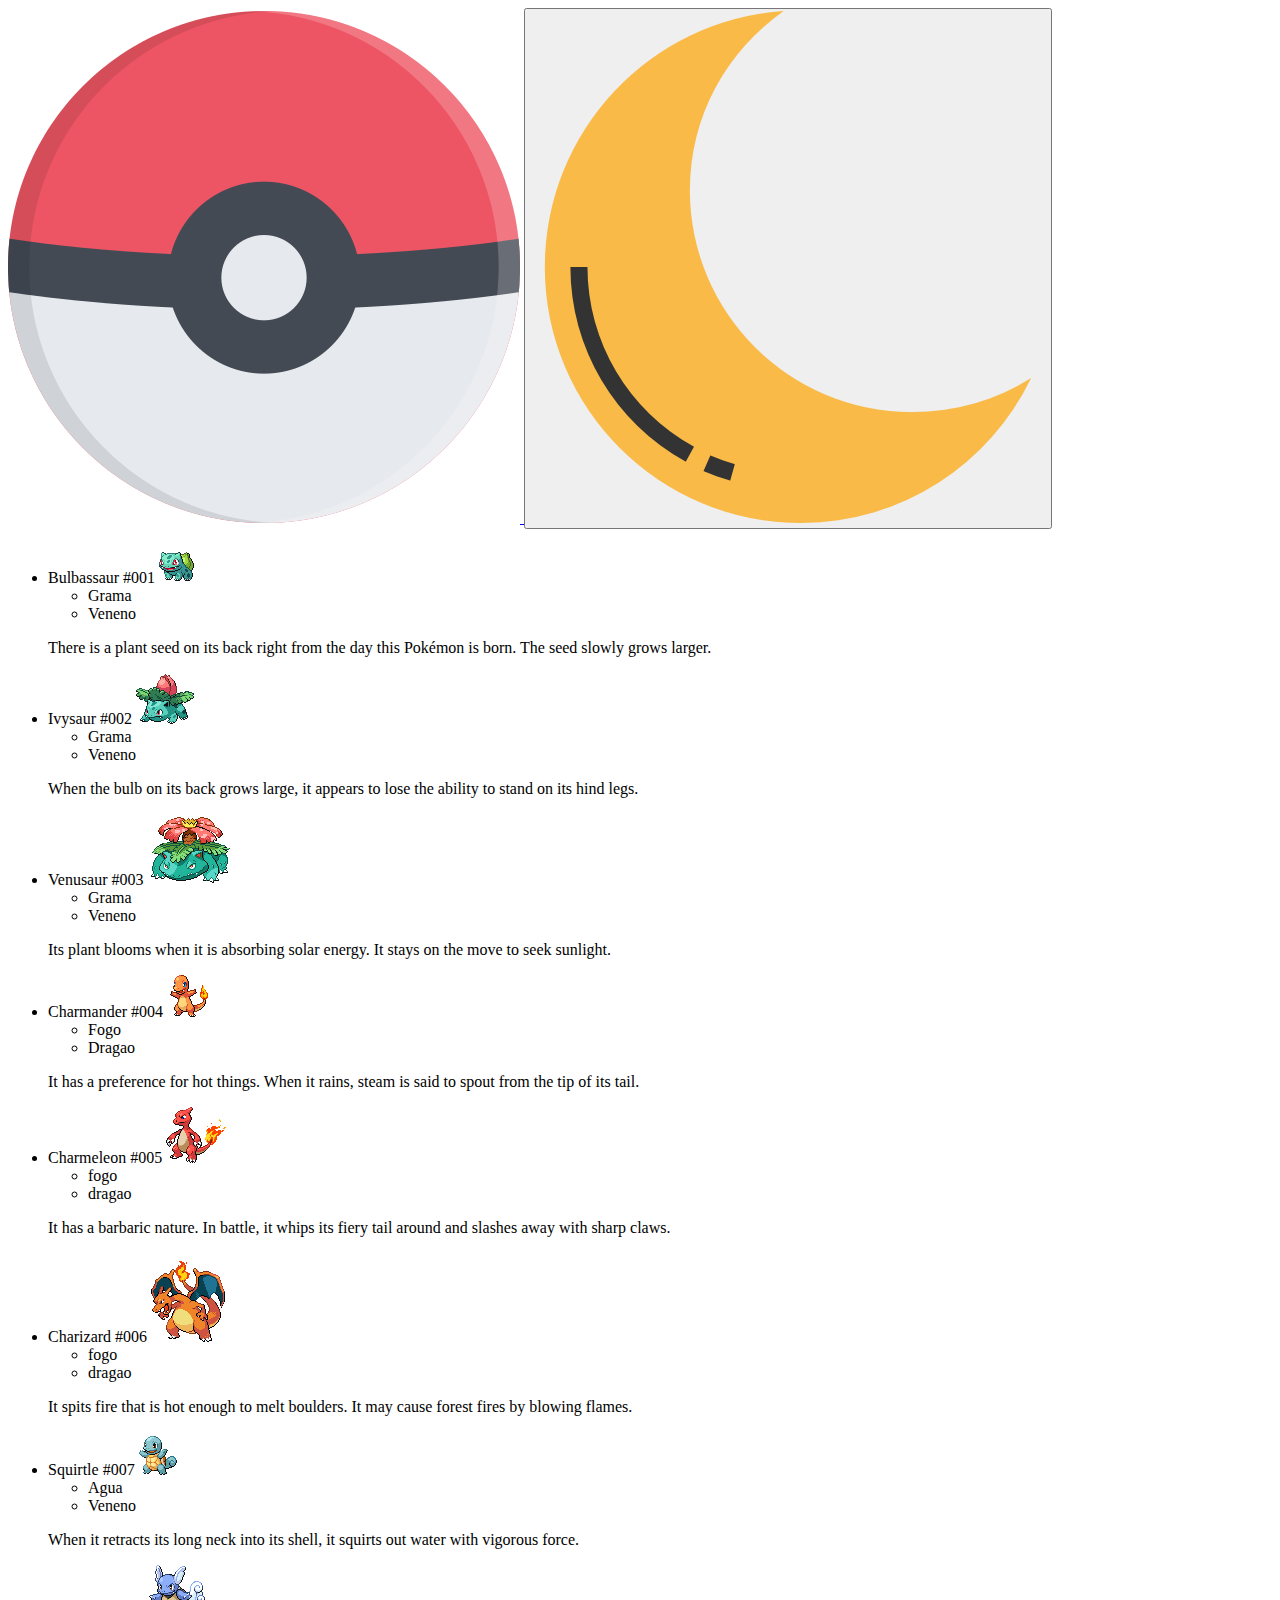
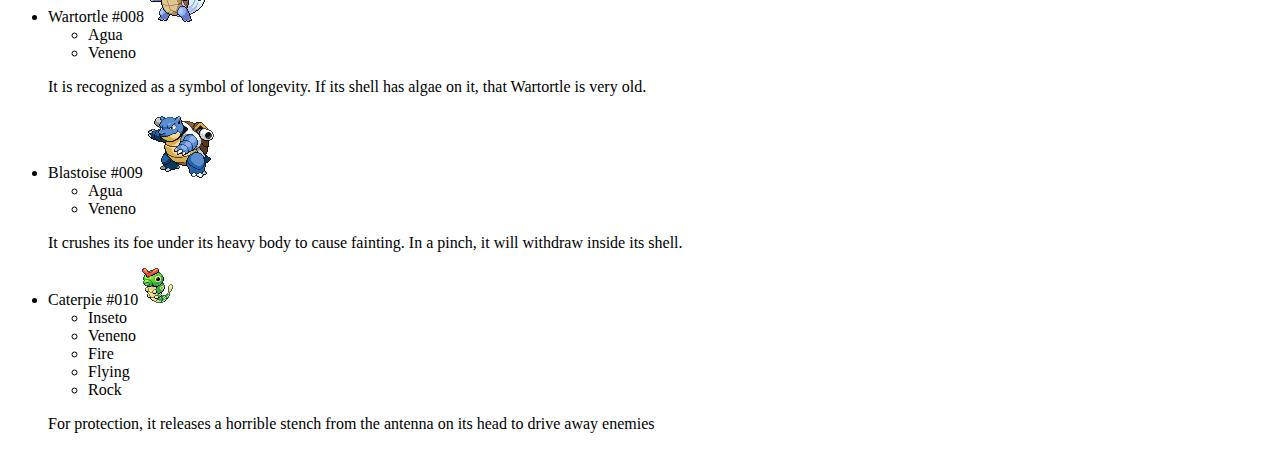
==== src/index.html @ 9e9dc2a8 "primeiro dia" ====
<!DOCTYPE html>
<html lang="en">

<head>
    <meta charset="UTF-8">
    <meta http-equiv="X-UA-Compatible" content="IE=edge">
    <meta name="viewport" content="width=device-width, initial-scale=1.0">
    <link rel="shortcut icon" href="https://assets.pokemon.com/static2/_ui/img/favicon.ico">
    <title>Listagem de pokemons simples</title>
</head>

<body>
    <header>
        <a href="#">

            <img src="imagens/pokeball.png" alt="pokebola" srcset="">
        </a>
        <button id="botao-alterar-tema">
            <img src="imagens/moon.png" alt="" class="imagem-botao">
        </button>
    </header>
    <main>
        <ul class="listagem-pokemon">
            <li class="cartao-pokemon">
                <div class="informacoes">
                    <span>Bulbassaur</span>
                    <span>#001</span>
                    <img src="imagens/bulbasaur.gif" alt="pokemon Bulbasaur" class="gif">
                    <ul class="tipos">
                        <li class="tipo grama">Grama</li>
                        <li class="tipo veneno">Veneno</li>
                    </ul>
                    <p class="descricao">There is a plant seed on its back right from the day this Pokémon is born. The seed slowly grows larger.</p>
                </div>
            </li>
            <li class="cartao-pokemon">
                <div class="informacoes">
                    <span>Ivysaur</span>
                    <span>#002</span>
                    <img src="imagens/ivysaur.gif" alt="pokemon Bulbasaur" class="gif">
                    <ul class="tipos">
                        <li class="tipo grama">Grama</li>
                        <li class="tipo veneno">Veneno</li>
                    </ul>
                    <p class="descricao">When the bulb on its back grows large, it appears to lose the ability to stand on its hind legs.</p>
                </div>
            </li>
            <li class="cartao-pokemon">
                <div class="informacoes">
                    <span>Venusaur</span>
                    <span>#003</span>
                    <img src="imagens/venusaur.gif" alt="pokemon Bulbasaur" class="gif">
                    <ul class="tipos">
                        <li class="tipo grama">Grama</li>
                        <li class="tipo veneno">Veneno</li>
                    </ul>
                    <p class="descricao">Its plant blooms when it is absorbing solar energy. It stays on the move to seek sunlight.</p>
                </div>
            </li>
            <li class="cartao-pokemon">
                <div class="informacoes">
                    <span>Charmander</span>
                    <span>#004</span>
                    <img src="imagens/charmander.gif" alt="pokemon Bulbasaur" class="gif">
                    <ul class="tipos">
                        <li class="tipo fogo">Fogo</li>
                        <li class="tipo dragao">Dragao</li>
                    </ul>
                    <p class="descricao">It has a preference for hot things. When it rains, steam is said to spout from the tip of its tail.</p>
                </div>
            </li>
            <li class="cartao-pokemon">
                <div class="informacoes">
                    <span>Charmeleon</span>
                    <span>#005</span>
                    <img src="imagens/charmeleon.gif" alt="pokemon Bulbasaur" class="gif">
                    <ul class="tipos">
                        <li class="tipo fogo">fogo</li>
                        <li class="tipo dragao">dragao</li>
                    </ul>
                    <p class="descricao">It has a barbaric nature. In battle, it whips its fiery tail around and slashes away with sharp claws.</p>
                </div>
            </li>
            <li class="cartao-pokemon">
                <div class="informacoes">
                    <span>Charizard</span>
                    <span>#006</span>
                    <img src="imagens/charizard.gif" alt="pokemon Bulbasaur" class="gif">
                    <ul class="tipos">
                        <li class="tipo fogo">fogo</li>
                        <li class="tipo dragao">dragao</li>
                    </ul>
                    <p class="descricao">It spits fire that is hot enough to melt boulders. It may cause forest fires by blowing flames.</p>
                </div>
            </li>
            <li class="cartao-pokemon">
                <div class="informacoes">
                    <span>Squirtle</span>
                    <span>#007</span>
                    <img src="imagens/squirtle.gif" alt="pokemon Bulbasaur" class="gif">
                    <ul class="tipos">
                        <li class="tipo agua">Agua</li>
                        <li class="tipo veneno">Veneno</li>
                    </ul>
                    <p class="descricao">When it retracts its long neck into its shell, it squirts out water with vigorous force.</p>
                </div>
            </li>
            <li class="cartao-pokemon">
                <div class="informacoes">
                    <span>Wartortle</span>
                    <span>#008</span>
                    <img src="imagens/wartortle.gif" alt="pokemon Bulbasaur" class="gif">
                    <ul class="tipos">
                        <li class="tipo agua">Agua</li>
                        <li class="tipo veneno">Veneno</li>
                    </ul>
                    <p class="descricao">It is recognized as a symbol of longevity. If its shell has algae on it, that Wartortle is very old.</p>
                </div>
            </li>
            <li class="cartao-pokemon">
                <div class="informacoes">
                    <span>Blastoise</span>
                    <span>#009</span>
                    <img src="imagens/blastoise.gif" alt="pokemon Bulbasaur" class="gif">
                    <ul class="tipos">
                        <li class="tipo agua">Agua</li>
                        <li class="tipo veneno">Veneno</li>
                    </ul>
                    <p class="descricao">It crushes its foe under its heavy body to cause fainting. In a pinch, it will withdraw inside its shell.</p>
                </div>
            </li>
            <li class="cartao-pokemon">
                <div class="informacoes">
                    <span>Caterpie</span>
                    <span>#010</span>
                    <img src="imagens/caterpie.gif" alt="pokemon Bulbasaur" class="gif">
                    <ul class="tipos">
                        <li class="tipo agua">Inseto</li>
                        <li class="tipo veneno">Veneno</li>
                    </ul>
                    <ul class="weak">
                        <li>Fire</li>
                        <li>Flying</li>
                        <li>Rock</li>
                    </ul>
                    <p class="descricao">For protection, it releases a horrible stench from the antenna on its head to drive away enemies</p>
                </div>
            </li>
        </ul>
    </main>
</body>

</html>
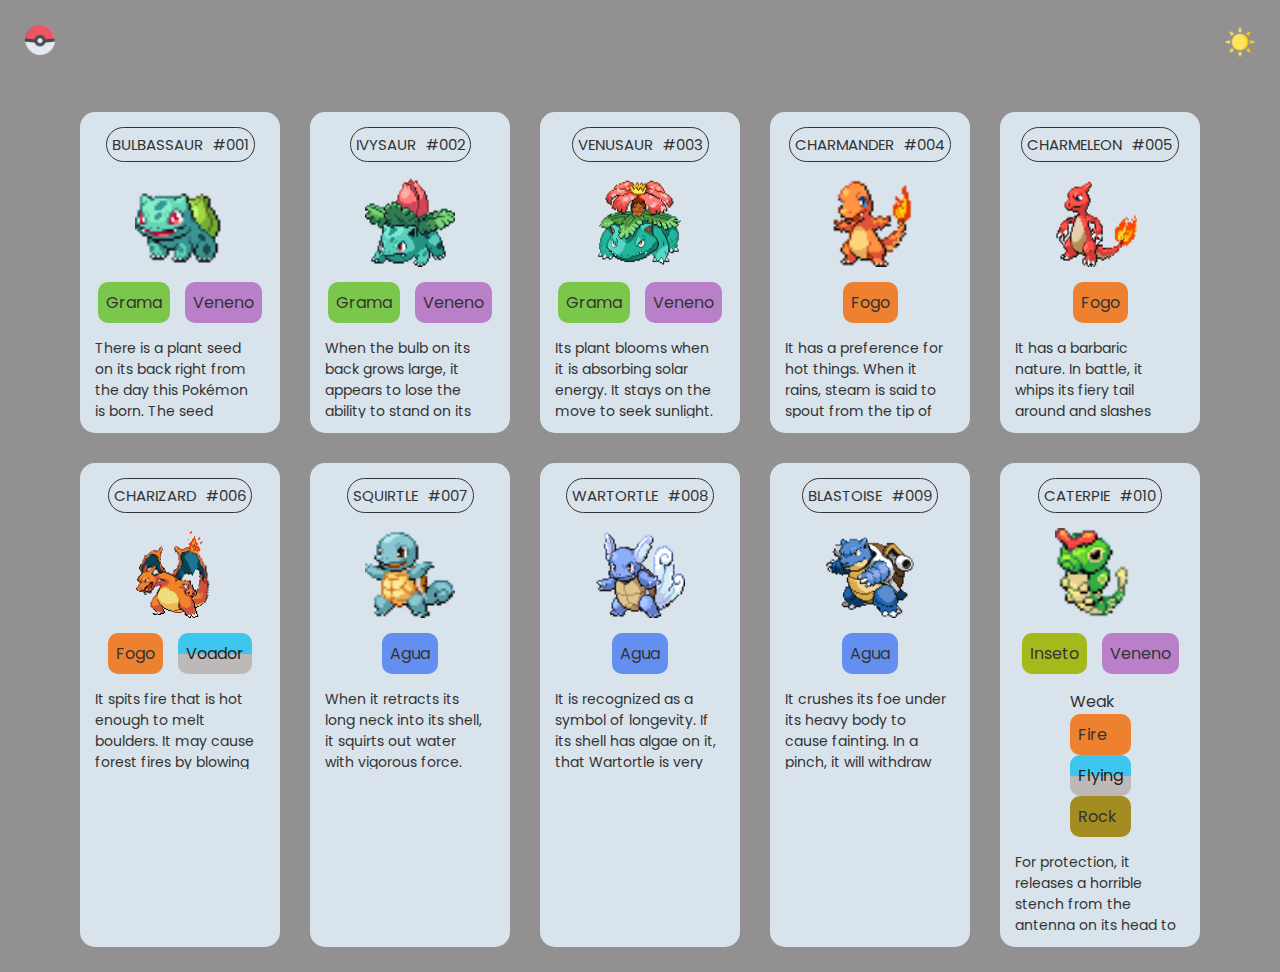
==== commit 3e6e8522: "Estilos" ====
--- a/src/index.html
+++ b/src/index.html
@@ -6,17 +6,22 @@
     <meta http-equiv="X-UA-Compatible" content="IE=edge">
     <meta name="viewport" content="width=device-width, initial-scale=1.0">
     <link rel="shortcut icon" href="https://assets.pokemon.com/static2/_ui/img/favicon.ico">
+    <link rel="stylesheet" href="css/reset.css">
+    <link rel="stylesheet" href="css/style.css">
+    <link rel="preconnect" href="https://fonts.googleapis.com">
+    <link rel="preconnect" href="https://fonts.gstatic.com" crossorigin>
+    
     <title>Listagem de pokemons simples</title>
 </head>
 
-<body>
+<body >
     <header>
-        <a href="#">
+        <a href="#" >
 
-            <img src="imagens/pokeball.png" alt="pokebola" srcset="">
+            <img src="imagens/pokeball.png" alt="pokebola" srcset="" class="logo">
         </a>
         <button id="botao-alterar-tema">
-            <img src="imagens/moon.png" alt="" class="imagem-botao">
+            <img src="imagens/sun.png" alt="botao sol" class="imagem-botao">
         </button>
     </header>
     <main>
@@ -25,126 +30,131 @@
                 <div class="informacoes">
                     <span>Bulbassaur</span>
                     <span>#001</span>
+                </div>
+                
                     <img src="imagens/bulbasaur.gif" alt="pokemon Bulbasaur" class="gif">
                     <ul class="tipos">
                         <li class="tipo grama">Grama</li>
                         <li class="tipo veneno">Veneno</li>
                     </ul>
                     <p class="descricao">There is a plant seed on its back right from the day this Pokémon is born. The seed slowly grows larger.</p>
-                </div>
+                
             </li>
             <li class="cartao-pokemon">
                 <div class="informacoes">
                     <span>Ivysaur</span>
                     <span>#002</span>
+                </div>
                     <img src="imagens/ivysaur.gif" alt="pokemon Bulbasaur" class="gif">
                     <ul class="tipos">
                         <li class="tipo grama">Grama</li>
                         <li class="tipo veneno">Veneno</li>
                     </ul>
                     <p class="descricao">When the bulb on its back grows large, it appears to lose the ability to stand on its hind legs.</p>
-                </div>
             </li>
             <li class="cartao-pokemon">
                 <div class="informacoes">
                     <span>Venusaur</span>
                     <span>#003</span>
+                </div>
                     <img src="imagens/venusaur.gif" alt="pokemon Bulbasaur" class="gif">
                     <ul class="tipos">
                         <li class="tipo grama">Grama</li>
                         <li class="tipo veneno">Veneno</li>
                     </ul>
                     <p class="descricao">Its plant blooms when it is absorbing solar energy. It stays on the move to seek sunlight.</p>
-                </div>
             </li>
             <li class="cartao-pokemon">
                 <div class="informacoes">
                     <span>Charmander</span>
                     <span>#004</span>
+                </div>
                     <img src="imagens/charmander.gif" alt="pokemon Bulbasaur" class="gif">
                     <ul class="tipos">
                         <li class="tipo fogo">Fogo</li>
-                        <li class="tipo dragao">Dragao</li>
+                        
                     </ul>
                     <p class="descricao">It has a preference for hot things. When it rains, steam is said to spout from the tip of its tail.</p>
-                </div>
             </li>
             <li class="cartao-pokemon">
                 <div class="informacoes">
                     <span>Charmeleon</span>
                     <span>#005</span>
+                </div>
                     <img src="imagens/charmeleon.gif" alt="pokemon Bulbasaur" class="gif">
                     <ul class="tipos">
-                        <li class="tipo fogo">fogo</li>
-                        <li class="tipo dragao">dragao</li>
+                        <li class="tipo fogo">Fogo</li>
+                        
                     </ul>
                     <p class="descricao">It has a barbaric nature. In battle, it whips its fiery tail around and slashes away with sharp claws.</p>
-                </div>
             </li>
             <li class="cartao-pokemon">
                 <div class="informacoes">
                     <span>Charizard</span>
                     <span>#006</span>
+                </div>
                     <img src="imagens/charizard.gif" alt="pokemon Bulbasaur" class="gif">
                     <ul class="tipos">
-                        <li class="tipo fogo">fogo</li>
-                        <li class="tipo dragao">dragao</li>
+                        <li class="tipo fogo">Fogo</li>
+                        <li class="tipo flying">Voador</li>
                     </ul>
                     <p class="descricao">It spits fire that is hot enough to melt boulders. It may cause forest fires by blowing flames.</p>
-                </div>
             </li>
             <li class="cartao-pokemon">
                 <div class="informacoes">
                     <span>Squirtle</span>
                     <span>#007</span>
+                </div>
                     <img src="imagens/squirtle.gif" alt="pokemon Bulbasaur" class="gif">
                     <ul class="tipos">
                         <li class="tipo agua">Agua</li>
-                        <li class="tipo veneno">Veneno</li>
+                        
                     </ul>
                     <p class="descricao">When it retracts its long neck into its shell, it squirts out water with vigorous force.</p>
-                </div>
             </li>
             <li class="cartao-pokemon">
                 <div class="informacoes">
                     <span>Wartortle</span>
                     <span>#008</span>
+                </div>
                     <img src="imagens/wartortle.gif" alt="pokemon Bulbasaur" class="gif">
                     <ul class="tipos">
                         <li class="tipo agua">Agua</li>
-                        <li class="tipo veneno">Veneno</li>
+                        
                     </ul>
                     <p class="descricao">It is recognized as a symbol of longevity. If its shell has algae on it, that Wartortle is very old.</p>
-                </div>
             </li>
             <li class="cartao-pokemon">
                 <div class="informacoes">
                     <span>Blastoise</span>
                     <span>#009</span>
+                </div>
+                
                     <img src="imagens/blastoise.gif" alt="pokemon Bulbasaur" class="gif">
                     <ul class="tipos">
                         <li class="tipo agua">Agua</li>
-                        <li class="tipo veneno">Veneno</li>
+                        
                     </ul>
                     <p class="descricao">It crushes its foe under its heavy body to cause fainting. In a pinch, it will withdraw inside its shell.</p>
-                </div>
+                
             </li>
             <li class="cartao-pokemon">
                 <div class="informacoes">
                     <span>Caterpie</span>
                     <span>#010</span>
+                </div>
                     <img src="imagens/caterpie.gif" alt="pokemon Bulbasaur" class="gif">
                     <ul class="tipos">
-                        <li class="tipo agua">Inseto</li>
+                        <li class="tipo inseto">Inseto</li>
                         <li class="tipo veneno">Veneno</li>
                     </ul>
-                    <ul class="weak">
-                        <li>Fire</li>
-                        <li>Flying</li>
-                        <li>Rock</li>
+                    <ul class="weak-tipos">
+                        <span>Weak</span>
+                        <li class="tipo fogo">Fire</li>
+                        <li class="tipo flying">Flying</li>
+                        <li class="tipo rock">Rock</li>
                     </ul>
                     <p class="descricao">For protection, it releases a horrible stench from the antenna on its head to drive away enemies</p>
-                </div>
             </li>
         </ul>
     </main>
--- a/src/css/style.css
+++ b/src/css/style.css
@@ -0,0 +1,158 @@
+  @import url('https://fonts.googleapis.com/css2?family=Poppins:ital,wght@0,400;1,300&display=swap');
+
+body {
+    font-family: 'Poppins',sans-serif;
+    max-width: 1280px;
+    margin: auto;
+    background-color: #5e5b5bad;
+    color: #333333;
+}
+
+body.modo-escuro{
+    background-color: #212121;
+    color: #f5f5f5;
+}
+
+header{
+    /* background-color: green; */
+    display: flex;
+    flex-direction: row;
+    justify-content: space-between;
+    padding: 25px;
+}
+
+header .logo,
+header .imagem-botao{
+    width: 30px;
+    transition: 0.2s ease-in-out;
+}
+header #botao-alterar-tema{
+    background: none;
+    border: none;
+    cursor: pointer;
+}
+
+header .logo:hover,
+header .imagem-botao:hover{
+    transform: scale(1.30);
+    
+}
+
+main{
+    
+    padding: 25px;
+}
+
+main .listagem-pokemon{
+    display: flex;
+    flex-wrap: wrap;
+    gap: 30px;
+    justify-content: center;
+}
+main .cartao-pokemon{
+    background-color: #d8e3ec;
+    width: 200px;
+    padding: 15px;
+    display: flex;
+    flex-direction: column;
+    align-items: center;
+    gap: 15px;
+    border-radius: 15px;
+    transition: 0.2s ease-in-out;
+}
+
+main .cartao-pokemon:hover{
+    transform: scale(1.15);
+    background-color: #96d9d6;
+}
+
+.modo-escuro .cartao-pokemon{
+    background-color: #a8a8a8;
+}
+
+main .cartao-pokemon .informacoes{
+    display: flex;
+    justify-content: space-between;
+    border: 1px solid #333333;
+    border-radius: 25px;
+}
+
+main .cartao-pokemon .informacoes span{
+    /* background-color: aqua; */
+    padding: 5px;
+    text-transform: uppercase ;
+    font-size: 15px;
+    
+}
+
+main .cartao-pokemon .gif{
+    width: 90px;
+    height: 90px;
+
+}
+
+main .cartao-pokemon .tipos{
+    display: flex;
+    gap: 15px;
+}
+main .cartao-pokemon .tipo{
+    padding: 8px;
+    border-radius: 10px;
+}
+.grama {
+    background-color: #7ac74c;
+}
+
+.veneno{
+    background-color: #b97fc9;
+}
+
+.agua{
+    background-color: #6390f0;
+}
+
+.inseto{
+    background-color: #a6b91a;
+}
+.fogo {
+    background-color: #ee8130;
+  }
+
+.flying{
+    background: linear-gradient(180deg, #3dc7ef 50%, #bdb9b8 50%);
+    background-color: #3dc7ef;
+    color: #212121;
+  }
+  .rock{
+    background-color:  #a38c21;
+  }
+main .descricao{
+    max-height: 80px;
+    overflow-y: scroll;
+    font-size: 14px;
+    padding-right: 8px;
+}
+ul .weak .tipos {
+    background-color: pink;
+    display: flex;
+    flex-direction: column;
+    gap: 15px;
+}
+.weak span {
+    background-color: #6390f0;
+}
+/* ===== Scrollbar CSS ===== */
+
+*::-webkit-scrollbar {
+    width: 12px;
+  }
+
+  *::-webkit-scrollbar-track {
+    background: #f1e9e9;
+  }
+
+  *::-webkit-scrollbar-thumb {
+    background-color: #582965;
+    border-radius: 10px;
+    border: 3px solid #ffffff;
+  }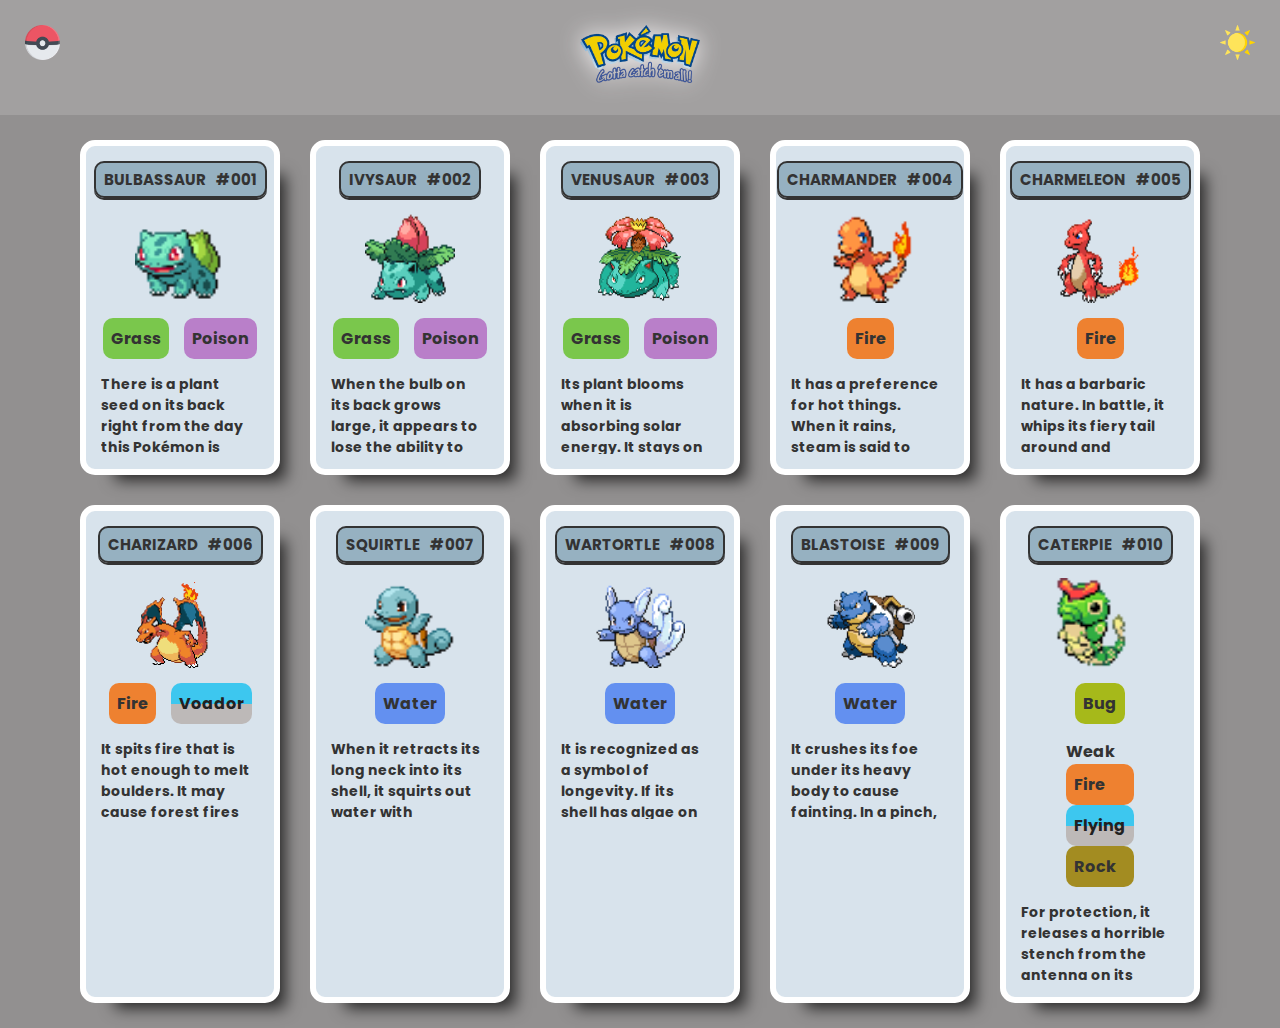
==== commit 5dbd45e2: "end of project" ====
--- a/src/index.html
+++ b/src/index.html
@@ -17,8 +17,11 @@
 <body >
     <header>
         <a href="#" >
+            <img id="poke-bola" src="imagens/pokeball.png" alt="pokebola" srcset="" class="logo">
+        </a>
+        <a href="#" >
 
-            <img src="imagens/pokeball.png" alt="pokebola" srcset="" class="logo">
+            <img id="banner"src="imagens/pokemon-logo.png" alt="pokebola" srcset="" class="logo">
         </a>
         <button id="botao-alterar-tema">
             <img src="imagens/sun.png" alt="botao sol" class="imagem-botao">
@@ -34,8 +37,8 @@
                 
                     <img src="imagens/bulbasaur.gif" alt="pokemon Bulbasaur" class="gif">
                     <ul class="tipos">
-                        <li class="tipo grama">Grama</li>
-                        <li class="tipo veneno">Veneno</li>
+                        <li class="tipo grama">Grass</li>
+                        <li class="tipo veneno">Poison</li>
                     </ul>
                     <p class="descricao">There is a plant seed on its back right from the day this Pokémon is born. The seed slowly grows larger.</p>
                 
@@ -47,8 +50,8 @@
                 </div>
                     <img src="imagens/ivysaur.gif" alt="pokemon Bulbasaur" class="gif">
                     <ul class="tipos">
-                        <li class="tipo grama">Grama</li>
-                        <li class="tipo veneno">Veneno</li>
+                        <li class="tipo grama">Grass</li>
+                        <li class="tipo veneno">Poison</li>
                     </ul>
                     <p class="descricao">When the bulb on its back grows large, it appears to lose the ability to stand on its hind legs.</p>
             </li>
@@ -59,8 +62,8 @@
                 </div>
                     <img src="imagens/venusaur.gif" alt="pokemon Bulbasaur" class="gif">
                     <ul class="tipos">
-                        <li class="tipo grama">Grama</li>
-                        <li class="tipo veneno">Veneno</li>
+                        <li class="tipo grama">Grass</li>
+                        <li class="tipo veneno">Poison</li>
                     </ul>
                     <p class="descricao">Its plant blooms when it is absorbing solar energy. It stays on the move to seek sunlight.</p>
             </li>
@@ -71,7 +74,7 @@
                 </div>
                     <img src="imagens/charmander.gif" alt="pokemon Bulbasaur" class="gif">
                     <ul class="tipos">
-                        <li class="tipo fogo">Fogo</li>
+                        <li class="tipo fogo">Fire</li>
                         
                     </ul>
                     <p class="descricao">It has a preference for hot things. When it rains, steam is said to spout from the tip of its tail.</p>
@@ -83,7 +86,7 @@
                 </div>
                     <img src="imagens/charmeleon.gif" alt="pokemon Bulbasaur" class="gif">
                     <ul class="tipos">
-                        <li class="tipo fogo">Fogo</li>
+                        <li class="tipo fogo">Fire</li>
                         
                     </ul>
                     <p class="descricao">It has a barbaric nature. In battle, it whips its fiery tail around and slashes away with sharp claws.</p>
@@ -95,7 +98,7 @@
                 </div>
                     <img src="imagens/charizard.gif" alt="pokemon Bulbasaur" class="gif">
                     <ul class="tipos">
-                        <li class="tipo fogo">Fogo</li>
+                        <li class="tipo fogo">Fire</li>
                         <li class="tipo flying">Voador</li>
                     </ul>
                     <p class="descricao">It spits fire that is hot enough to melt boulders. It may cause forest fires by blowing flames.</p>
@@ -107,7 +110,7 @@
                 </div>
                     <img src="imagens/squirtle.gif" alt="pokemon Bulbasaur" class="gif">
                     <ul class="tipos">
-                        <li class="tipo agua">Agua</li>
+                        <li class="tipo agua">Water</li>
                         
                     </ul>
                     <p class="descricao">When it retracts its long neck into its shell, it squirts out water with vigorous force.</p>
@@ -119,7 +122,7 @@
                 </div>
                     <img src="imagens/wartortle.gif" alt="pokemon Bulbasaur" class="gif">
                     <ul class="tipos">
-                        <li class="tipo agua">Agua</li>
+                        <li class="tipo agua">Water</li>
                         
                     </ul>
                     <p class="descricao">It is recognized as a symbol of longevity. If its shell has algae on it, that Wartortle is very old.</p>
@@ -132,7 +135,7 @@
                 
                     <img src="imagens/blastoise.gif" alt="pokemon Bulbasaur" class="gif">
                     <ul class="tipos">
-                        <li class="tipo agua">Agua</li>
+                        <li class="tipo agua">Water</li>
                         
                     </ul>
                     <p class="descricao">It crushes its foe under its heavy body to cause fainting. In a pinch, it will withdraw inside its shell.</p>
@@ -145,8 +148,8 @@
                 </div>
                     <img src="imagens/caterpie.gif" alt="pokemon Bulbasaur" class="gif">
                     <ul class="tipos">
-                        <li class="tipo inseto">Inseto</li>
-                        <li class="tipo veneno">Veneno</li>
+                        <li class="tipo inseto">Bug</li>
+                        
                     </ul>
                     <ul class="weak-tipos">
                         <span>Weak</span>
@@ -158,6 +161,7 @@
             </li>
         </ul>
     </main>
+    <script src="js/index.js"></script>
 </body>
 
 </html>--- a/src/css/style.css
+++ b/src/css/style.css
@@ -2,6 +2,7 @@
 
 body {
     font-family: 'Poppins',sans-serif;
+    font-weight: 700;
     max-width: 1280px;
     margin: auto;
     background-color: #5e5b5bad;
@@ -14,17 +15,31 @@
 }
 
 header{
-    /* background-color: green; */
+    background-color: rgba(213, 214, 213, 0.24);
     display: flex;
     flex-direction: row;
     justify-content: space-between;
     padding: 25px;
+    align-items: flex-start;
 }
+header #banner{
+    width: 120px;
+    filter: drop-shadow(0 0 0.75rem rgb(247, 244, 245))
+    
+}
+header #theme-button {
+    background: none;
+    border: none;
+  }
+
+
+
 
 header .logo,
 header .imagem-botao{
-    width: 30px;
+    width: 35px;
     transition: 0.2s ease-in-out;
+   
 }
 header #botao-alterar-tema{
     background: none;
@@ -58,7 +73,12 @@
     align-items: center;
     gap: 15px;
     border-radius: 15px;
+    border: 6px solid #ffffff;
     transition: 0.2s ease-in-out;
+
+    -webkit-box-shadow: 20px 20px 15px -15px rgba(0,0,0,0.75);
+    -moz-box-shadow: 20px 20px 15px -15px rgba(0,0,0,0.75);
+    box-shadow: 20px 20px 15px -15px rgba(0,0,0,0.75);
 }
 
 main .cartao-pokemon:hover{
@@ -68,13 +88,21 @@
 
 .modo-escuro .cartao-pokemon{
     background-color: #a8a8a8;
+
+    -webkit-box-shadow: 20px 20px 15px -15px rgba(250, 248, 248, 0.75);
+    -moz-box-shadow: 20px 20px 15px -15px rgba(252, 248, 248, 0.75);
+    box-shadow: 20px 20px 15px -15px rgba(248, 245, 245, 0.75);
 }
 
 main .cartao-pokemon .informacoes{
     display: flex;
     justify-content: space-between;
-    border: 1px solid #333333;
-    border-radius: 25px;
+    border: 2px solid #333;
+    border-radius: 10px;
+    background-color: #5a829985;
+    box-shadow: #333 0px 2px;
+    padding-left: 3px;
+    padding-right: 3px;
 }
 
 main .cartao-pokemon .informacoes span{
